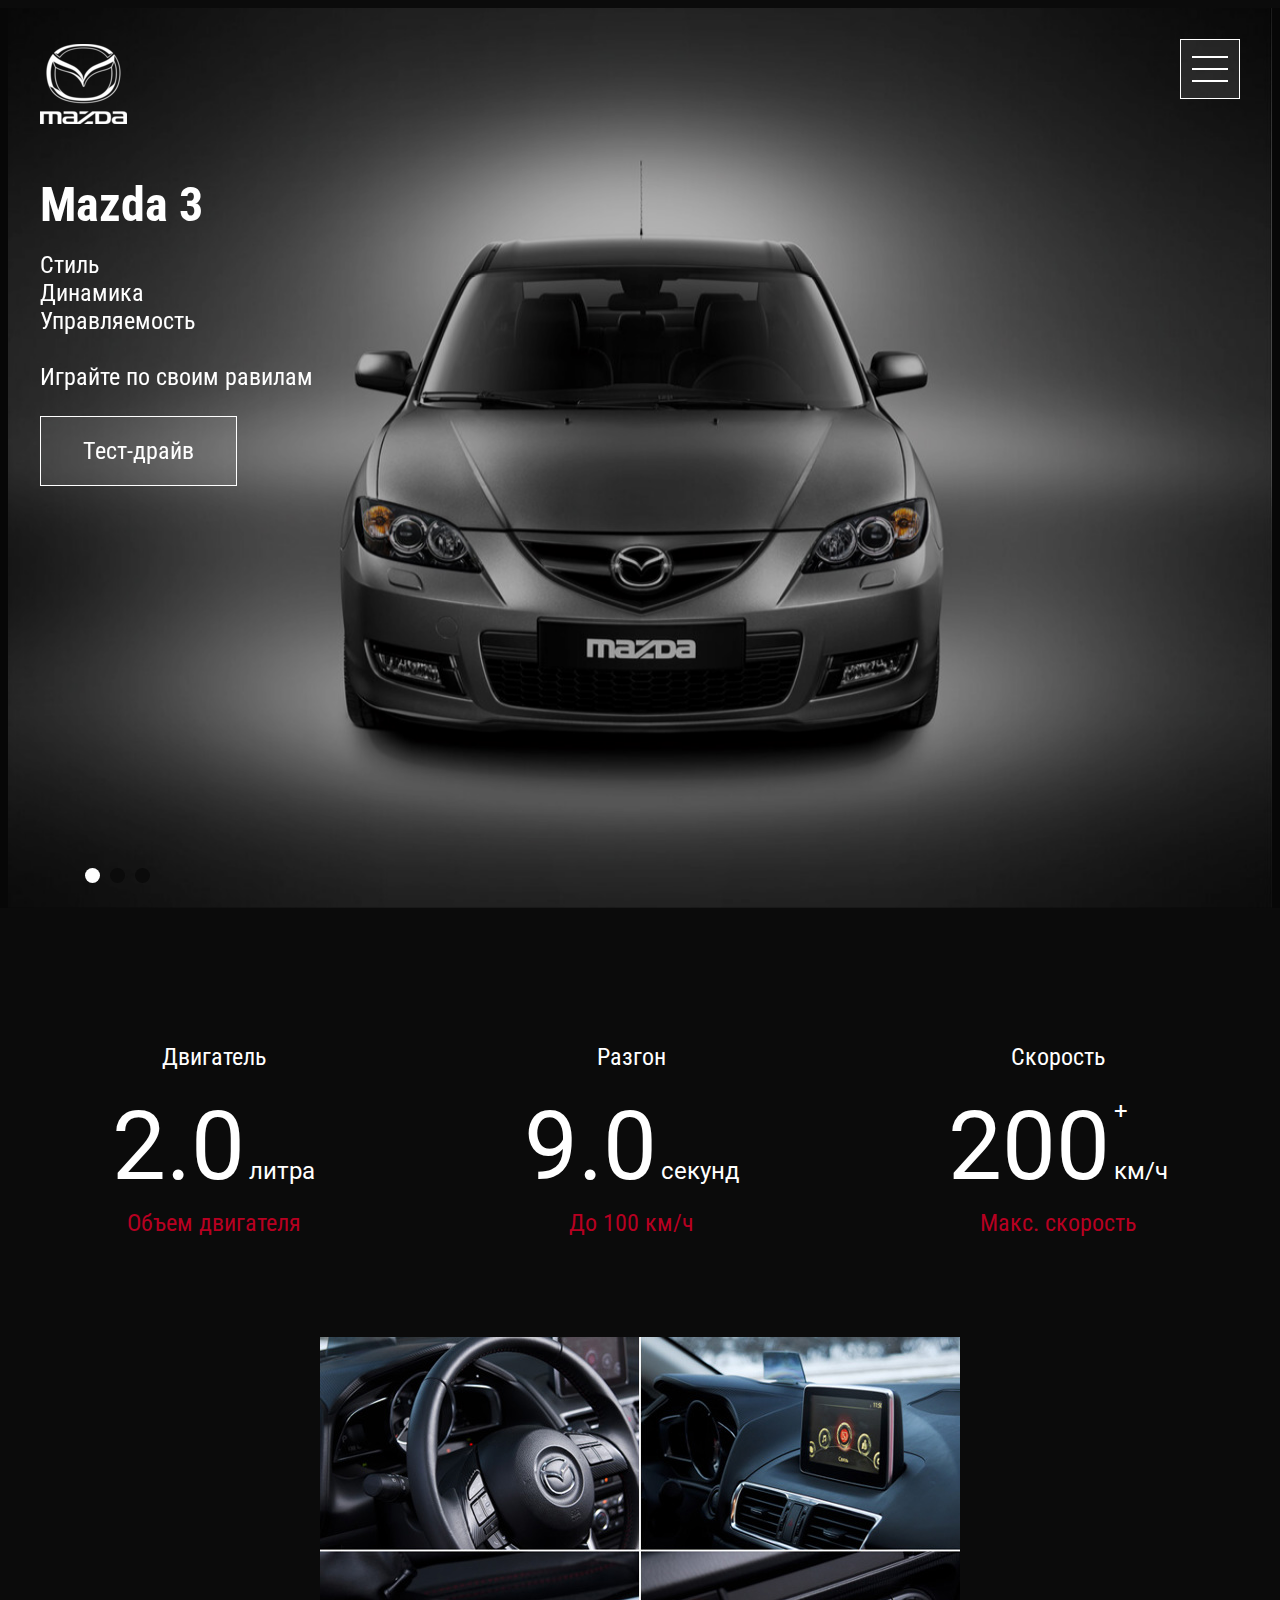
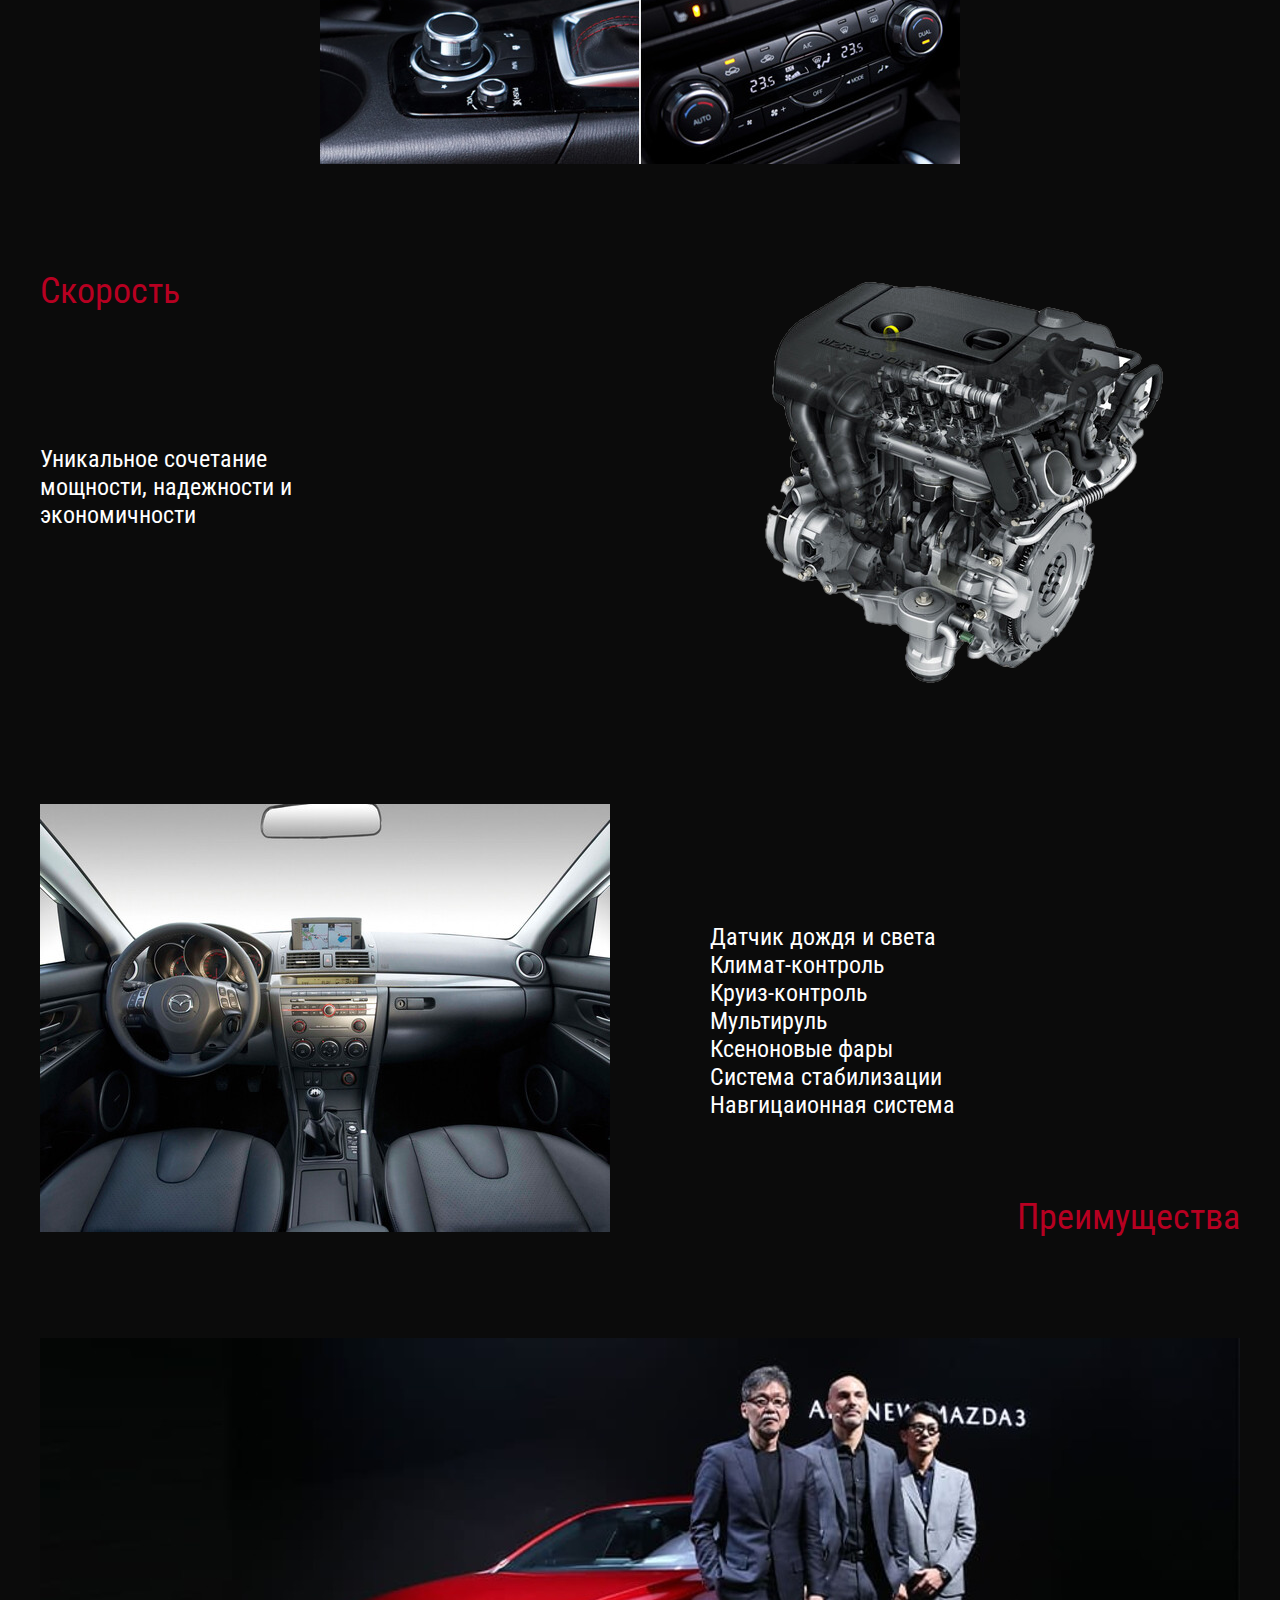
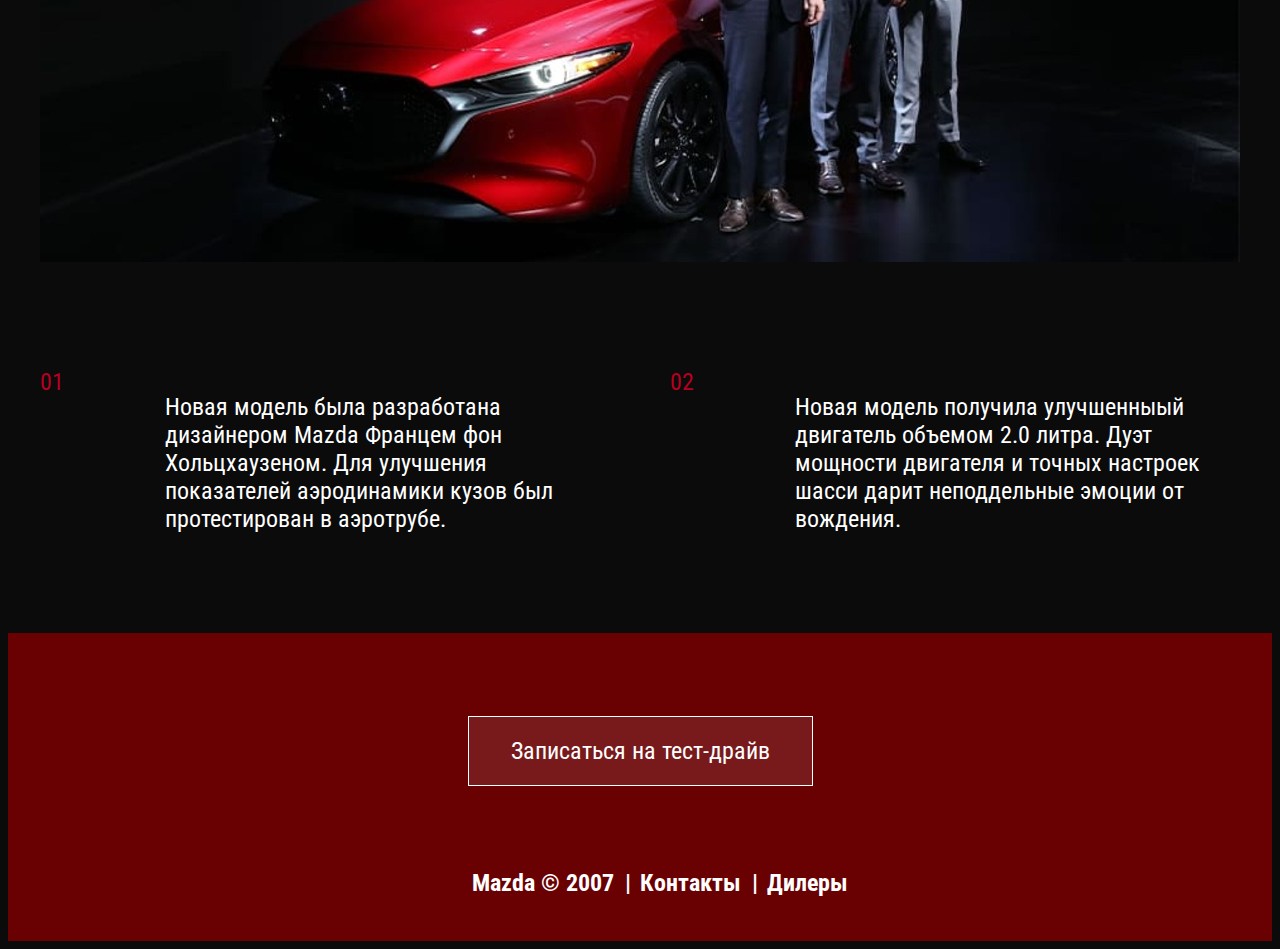
==== index.html @ 2b71db9f "Site files" ====
<!DOCTYPE html>
<html lang="en">
<head>
    <meta charset="UTF-8">
    <meta http-equiv="X-UA-Compatible" content="IE=edge">
    <meta name="viewport" content="width=device-width, initial-scale=1.0">
    <title>Mazda 3</title>
    <link rel="preconnect" href="https://fonts.gstatic.com" crossorigin>
    <link href="https://fonts.googleapis.com/css2?family=Roboto&family=Roboto+Condensed:wght@400;700&display=swap" rel="stylesheet">
    <link rel="stylesheet" href="css/slick.css">
    <link rel="stylesheet" href="css/style.css">
</head>
<body>
     
   
<header class="header">
    <div class="container">
        <div class="header-top">
            <div class="logo">
                <a href="#">
                    <img src="images/logo.png" alt="">
                </a>
            </div>
            <div class="header-btn">
                <div></div>
                <div></div>
                <div></div>
            </div>
        </div>
        <div class="header-content">
            <h1 class="header-content__title">
                Mazda 3
            </h1>
            <div class="header-content__text">
                Стиль<br>Динамика<br>Управляемость<br><br>Играйте по своим равилам
            </div>
            <a href="#" class="button">
                Тест-драйв
            </a>
        </div>
    </div>
</header>
<section class="slider-top">
    <div class="slider">
        <div class="slider__item" style="background-image: url(images/Slider-1.jpg);"></div>
        <div class="slider__item" style="background-image: url(images/Slider-2.jpg);"></div>
        <div class="slider__item" style="background-image: url(images/Slider-3.jpg);"></div>
    </div>
</section>

<section class="statistics">
    <div class="comtainer">
        <div class="statistics-items">
            <div class="statistics-item">
                <div class="statistics-item__title">
                    Двигатель
                </div>
                <div class="statistics-item__num">
                    2.0 <span>литра</span>
                </div>
                <div class="statistics-item__descr">
                    Объем двигателя
                </div>
            </div>


            <div class="statistics-item">
                <div class="statistics-item__title">
                    Разгон
                </div>
                <div class="statistics-item__num">
                    9.0 <span>секунд</span>
                </div>
                <div class="statistics-item__descr">
                    До 100 км/ч
                </div>
            </div>


            <div class="statistics-item">
                <div class="statistics-item__title">
                    Скорость
                </div>
                <div class="statistics-item__num statistics-item__num--speed">
                    200 <span>км/ч</span>
                </div>
                <div class="statistics-item__descr">
                    Макс. скорость
                </div>
            </div>
        </div>
    </div>
</section>

<section class="video">
    <div class="container">
    <img src="images/section-img.jpg" alt="">
    </div>
</section>

<section class="advantages">
    <div class="container">
        <div class="advantages-inner">
            <div class="advantages-inner__row">
                <div class="advantages-descr">
                    <div class="advantages__title">Скорость</div>
                    <div class="advantages__text">
                    Уникальное сочетание мощности,
                    надежности и экономичности
                    </div>
                </div>

                <div class="advantages__img">
                    <img src="images/advantages-11.png" alt="">
                </div>
            </div>


            <div class="advantages-inner__row">
                <div class="advantages__img">
                    <img src="images/advantages-22.jpg" alt="">
                </div>

                <div class="advantages-descr">
                    <div class="advantages__title advantages__title--bottom">Преимущества</div>
                    <div class="advantages__text">
                        <ul>
                            <li>Датчик дождя и света</li>
                            <li>Климат-контроль</li>
                            <li>Круиз-контроль</li>
                            <li>Мультируль</li>
                            <li>Ксеноновые фары</li>
                            <li>Система стабилизации</li>
                            <li>Навгицаионная система</li>
                        </ul>
                    </div>
                    
                </div>

            </div>
        </div>
    </div>
</section>

<section class="design">
    <div class="container">
        <div class="design__images">
            <img src="images/design.jpg" alt="">
        </div>
        
        <div class="design-row">
            <div class="design-row__item">
                <div class="design-row__item-num">01</div>
                <div class="design-row__item-text">
                    Новая модель была разработана дизайнером Mazda Францем фон Хольцхаузеном. 
                    Для улучшения показателей аэродинамики кузов был протестирован в аэротрубе.
                </div>
            </div>

            <div class="design-row__item">
                <div class="design-row__item-num">02</div>
                <div class="design-row__item-text">
                    Новая модель получила улучшенныый двигатель объемом 2.0 литра.
                    Дуэт мощности двигателя и точных настроек шасси дарит неподдельные эмоции от вождения.
                </div>
            </div>

        </div>
    </div>
</section>

<footer class="footer">
    <div class="container">
        <div class="footer-btn">
            <a href="#" class="button">
                Записаться на тест-драйв
            </a>
        </div>

        <div class="footer-copy">
            <ul>
                <li><a href="https://www.mazda.ru">Mazda © 2007</a></li>
                <li><a href="./contacts.html">Контакты</a></li>
                <li><a href="./dealers.html">Дилеры</a></li>
            </ul>
        </div>
    </div>
</footer>

<script src="https://ajax.googleapis.com/ajax/libs/jquery/3.4.1/jquery.min.js"></script>
<script src="js/slick.min.js"></script>
<script src="js/main.js"></script>
</body>
</html>
---- css/style.css ----
*{
    box-sizing: border-box;
}

a{
    color: #fff;
    text-decoration: none;

}


body{
   background-color: #0b0b0b;
   color: #fff; 
    font-size: 24px;
    line-height: 28px;
    font-family: 'Roboto Condensed', sans-serif;
    font-weight: 400;
}

.header{
    height: 100vh;
    position: absolute;
    z-index: 5;
    background: rgba(0, 0, 0, 0.3);
    left: 0;
    right: 0;
}

.container{
    padding: 0 15px;
    max-width: 1230px;
    margin: 0 auto;
}

.header-top{
    display: flex;
    justify-content: space-between;
}

.logo{
    padding-top: 36px;
    margin-bottom: 29px;
}

.header-btn{
    width: 60px;
    height: 60px;
    border: 1px solid #fff;
    margin-top: 31px;
    background:rgba(255, 255, 255, 0.1);
    cursor: pointer;
    display: flex;
    flex-direction: column;
    align-items: center;
    justify-content: center;
}

.header-btn div{
    width: 36px;
    height: 2px;
    background-color: #fff;
    margin: 5px 0;
}

.header-content___title{
    font-family: 'Roboto', sans-serif;
    font-size: 96px;
    line-height: 112px;
    margin-bottom: 40px;
}

.header-content__text{
    width: 284px;
    margin-bottom: 25px;
}

.button{
    display: inline-block;
    border: 1px solid #fff;
    padding: 20px 42px;
    background-color: rgb(255, 255, 255, 0.1);
    transition: all 0.35s;
}

.button:hover{
    background-color: #880503;

}

.slider__item{
    height: 100vh;
    background-repeat: no-repeat;
    background-size: cover;
    background-position: center;
}

.slider .slick-dots button{
    width: 15px;
    height: 15px;
    border-radius: 50%;
    background-color: #0b0b0b;
    border: none;
    padding: 0;
    font-size: 0;
    cursor: pointer;
    outline: none;
}

.slider .slick-dots .slick-active button{
    background-color: #fff;
}

.slider .slick-dots li{
    display: inline-block;
    margin: 0 5px;
}

.slider .slick-dots{
    margin: -55px auto 0;
    position: relative;
    z-index: 6;
    max-width: 1200px;

}

.statistics{
    margin: 160px 0 100px;
}

.statistics-items{
    display: flex;
    justify-content: space-around;
    text-align: center;
}

.statistics-item__title{
    margin-bottom: 19px;
}

.statistics-item__num{
    font-size: 96px;
    line-height: 112px;
    margin-bottom: 7px;
    font-family: 'Roboto', sans-serif;
}

.statistics-item__num span{
    font-size: 24px;
    line-height: 28px;
    margin-left: -20px;
}

.statistics-item__descr{
    color: #b70021;
}

.statistics-item__num--speed span{
    display: inline-block;
    position: relative;
}

.statistics-item__num--speed span::before{
    content: "+";
    position: absolute;
    top: -60px;
}

.video{
    margin-bottom: 100px;
    text-align: center;
}

.advantages-inner__row{
    margin-bottom: 100px;
    display: flex;
    justify-content: space-between;
    align-items: center;
    position: relative;
}

.advantages__title{
    font-size: 36px;
    line-height: 42px;
    color: #b70021;
    position: absolute;
    top: 0;
}

.advantages__text{
    width: 303px;
}

.advantages__text ul{
    list-style-position: outside;
    list-style-type: none;
}

.advantages-descr{
    max-width: 570px;
    width: 100%;
}

.advantages__title--bottom{
    right: 0;
    bottom: 0;
    top: auto;
}

.design__images{
    margin-bottom: 100px;
}

.design-row{
    display: flex;
    justify-content: space-between;
    margin-bottom: 100px;
}

.design-row__item{
    max-width: 570px;
    width: 100%;
    padding-right: 15px;
    display: flex;
    justify-content: space-between;
}

.design-row__item-num{
    color: #b70021;
}

.design-row__item-text{
    max-width: 430px;
    padding-top: 25px;
}

.footer{
    background-color: #690102;
    padding: 83px 0 20px;
}

.footer-btn{
    text-align: center;
    margin-bottom: 83px;
}

.footer-btn .button:hover{
    background-color: #1b1b1b;
}

.footer-copy{
    text-align: center;
    font-weight: 700;
}

.footer-copy ul{
    list-style: none;
}

.footer-copy li{
    display: inline-block;
    padding: 0 10px;
    position: relative;
}

.footer-copy li + li::before{
    content: "|";
    position: absolute;
    left: -5px;
}
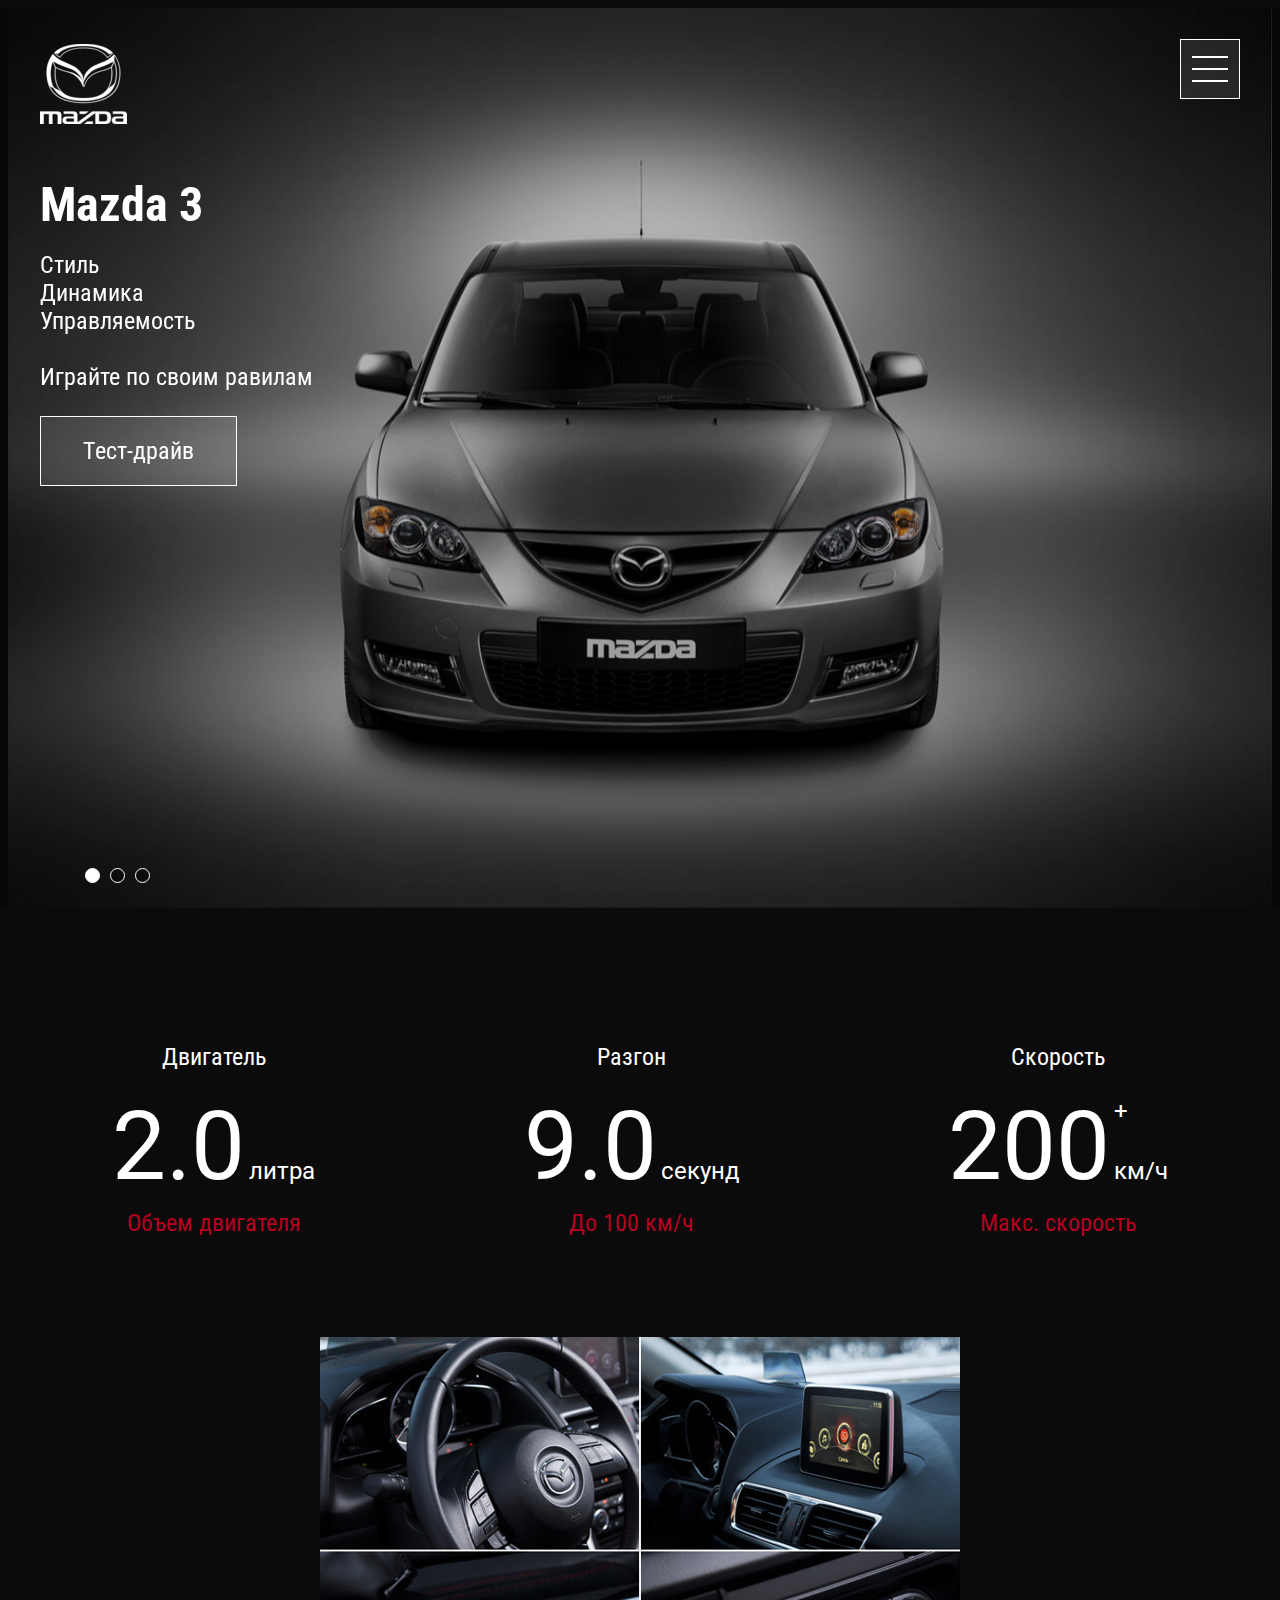
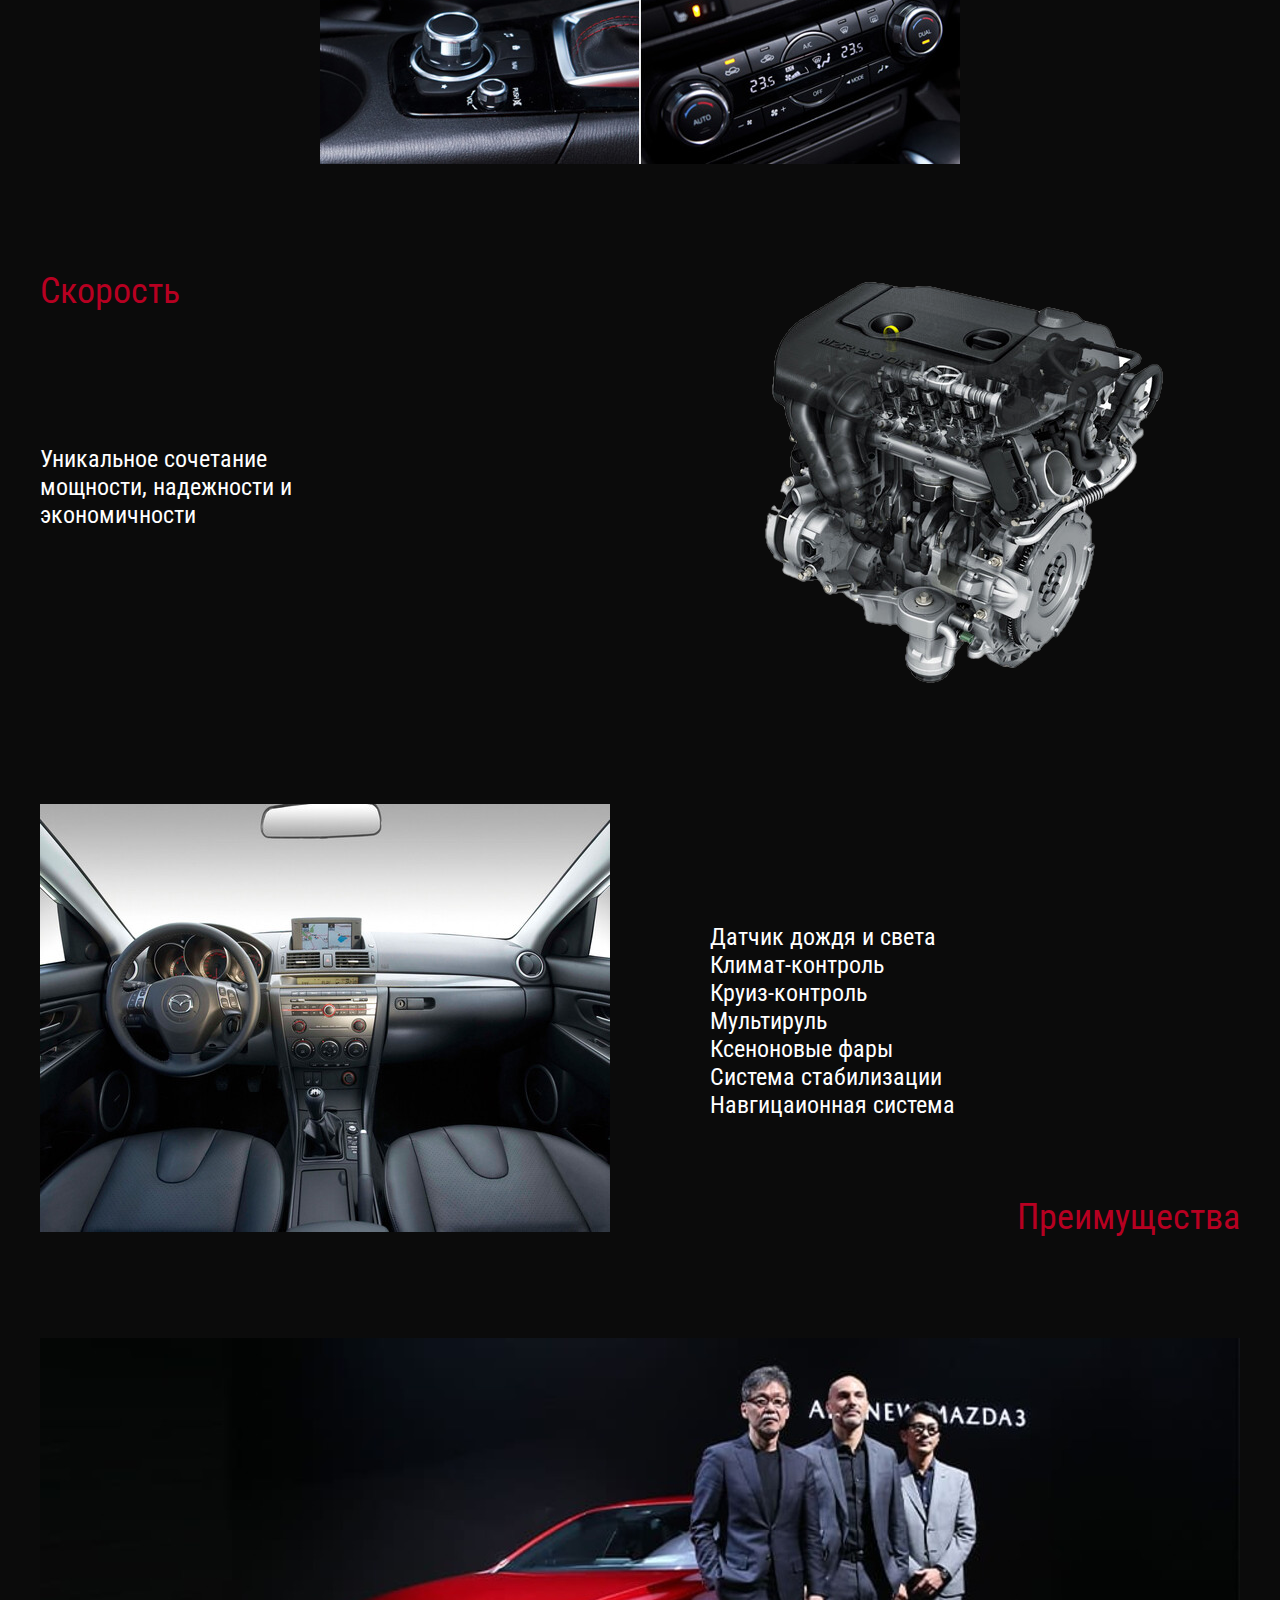
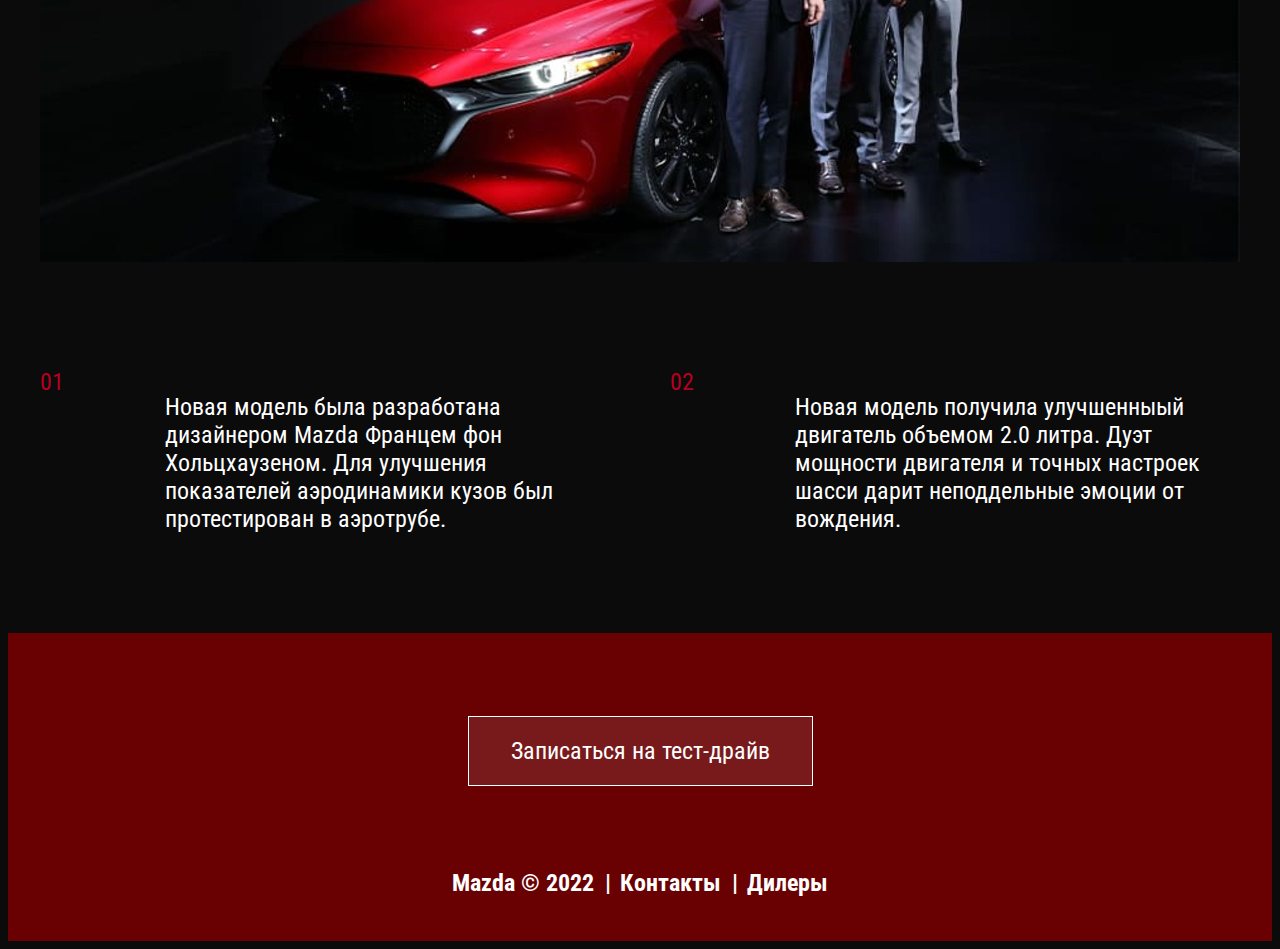
==== commit d153b95d: "Added minor fixes" ====
--- a/index.html
+++ b/index.html
@@ -179,7 +179,7 @@
 
         <div class="footer-copy">
             <ul>
-                <li><a href="https://www.mazda.ru">Mazda © 2007</a></li>
+                <li><a href="https://www.mazda.ru">Mazda © 2022</a></li>
                 <li><a href="./contacts.html">Контакты</a></li>
                 <li><a href="./dealers.html">Дилеры</a></li>
             </ul>
--- a/css/style.css
+++ b/css/style.css
@@ -105,6 +105,7 @@
     font-size: 0;
     cursor: pointer;
     outline: none;
+    border: 1px solid #fff;
 }
 
 .slider .slick-dots .slick-active button{
@@ -121,7 +122,6 @@
     position: relative;
     z-index: 6;
     max-width: 1200px;
-
 }
 
 .statistics{
@@ -255,6 +255,7 @@
 
 .footer-copy ul{
     list-style: none;
+    margin-left: -40px;
 }
 
 .footer-copy li{
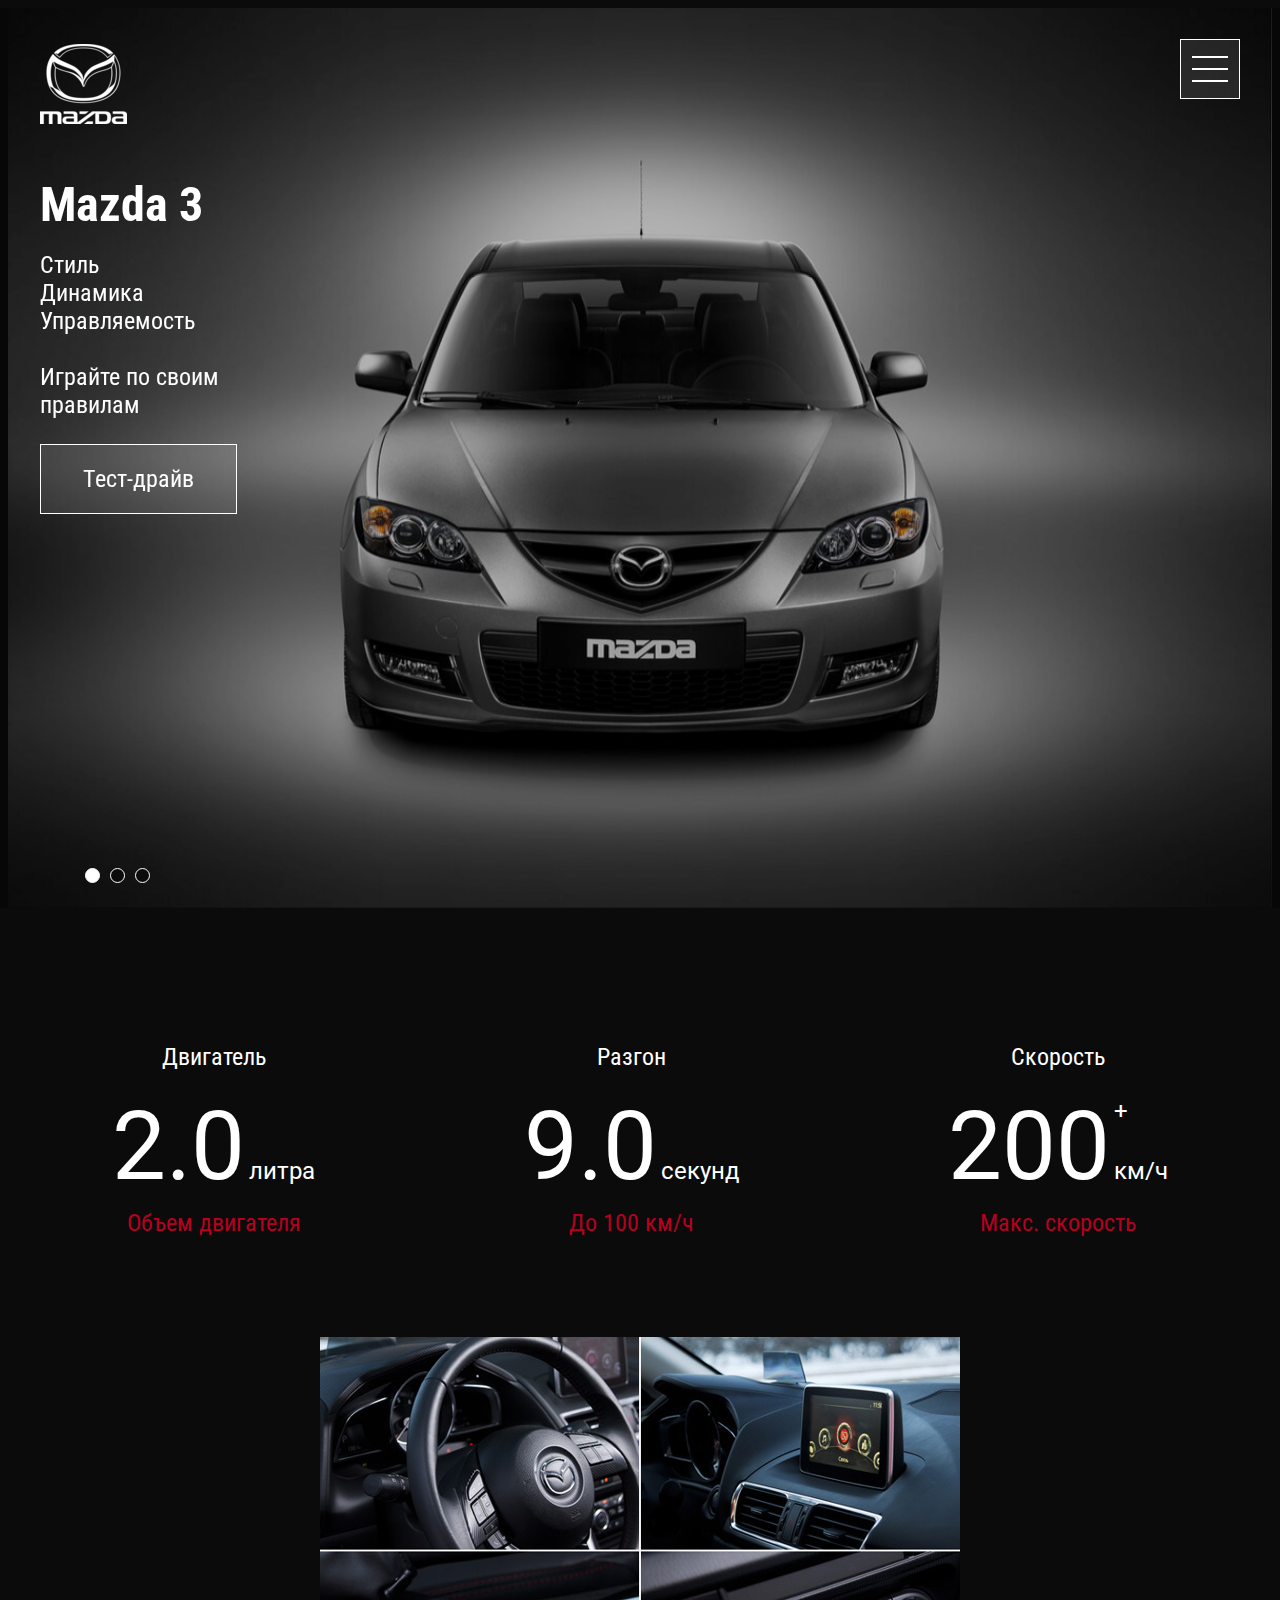
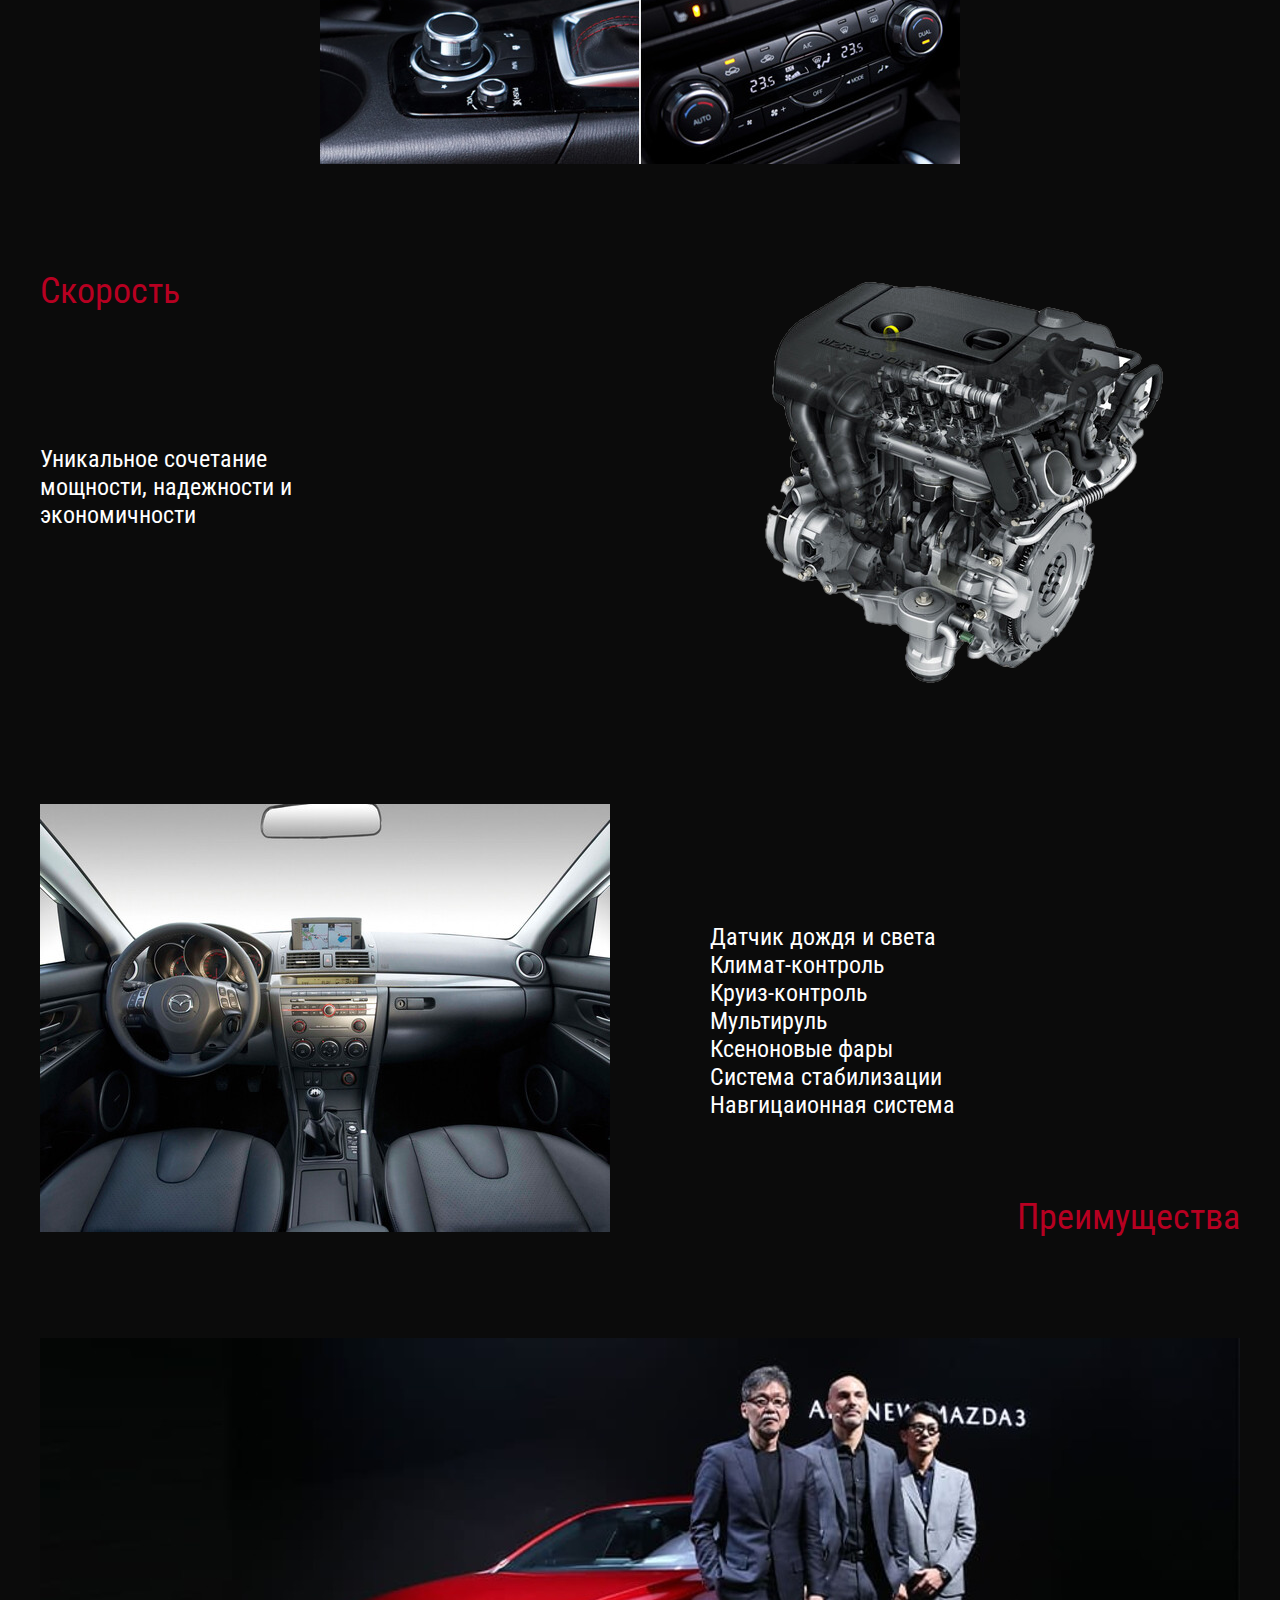
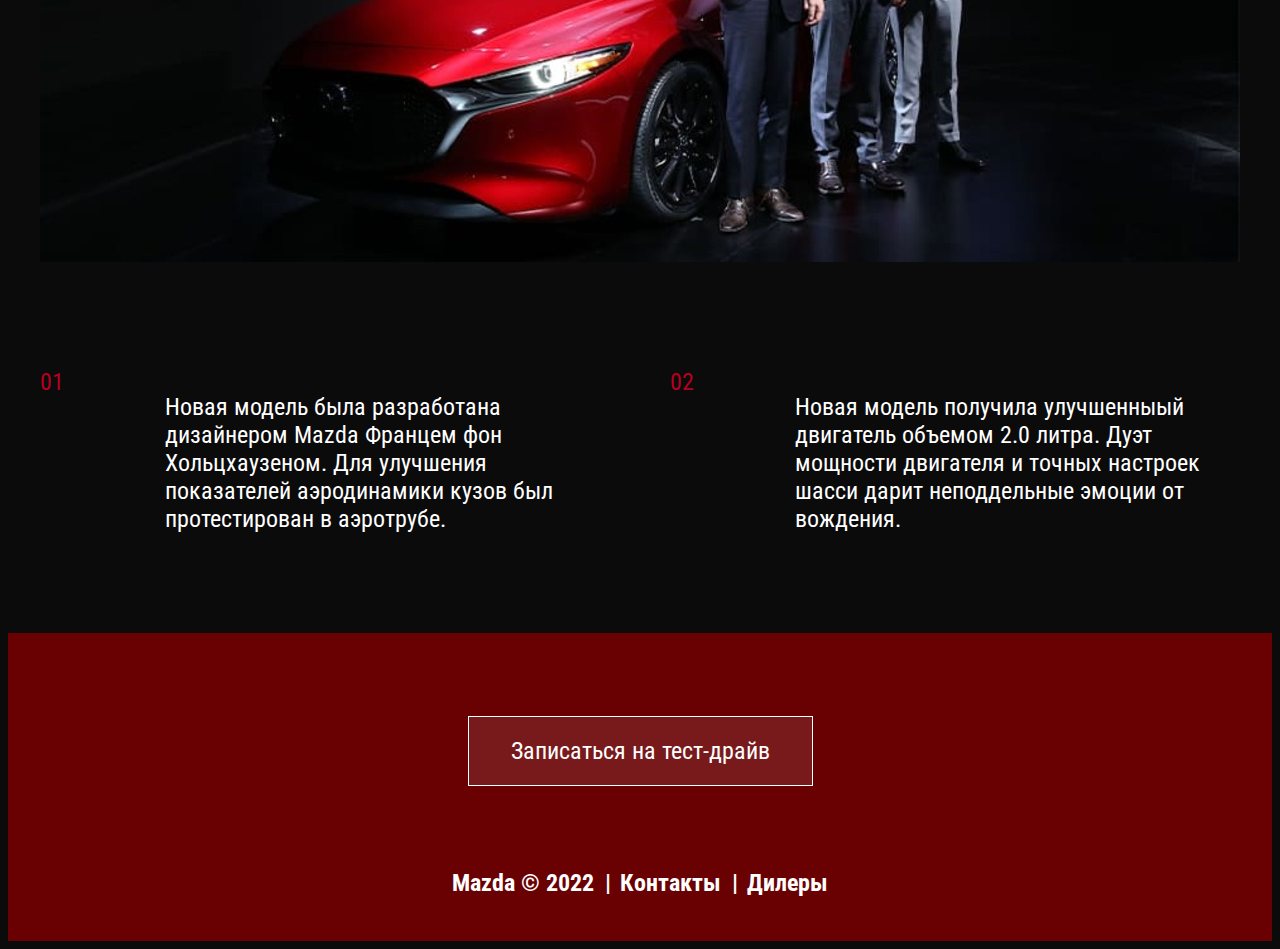
==== commit 5a0e3ca0: "Update index.html" ====
--- a/index.html
+++ b/index.html
@@ -32,7 +32,7 @@
                 Mazda 3
             </h1>
             <div class="header-content__text">
-                Стиль<br>Динамика<br>Управляемость<br><br>Играйте по своим равилам
+                Стиль<br>Динамика<br>Управляемость<br><br>Играйте по своим правилам
             </div>
             <a href="#" class="button">
                 Тест-драйв
@@ -191,4 +191,4 @@
 <script src="js/slick.min.js"></script>
 <script src="js/main.js"></script>
 </body>
-</html>+</html>
